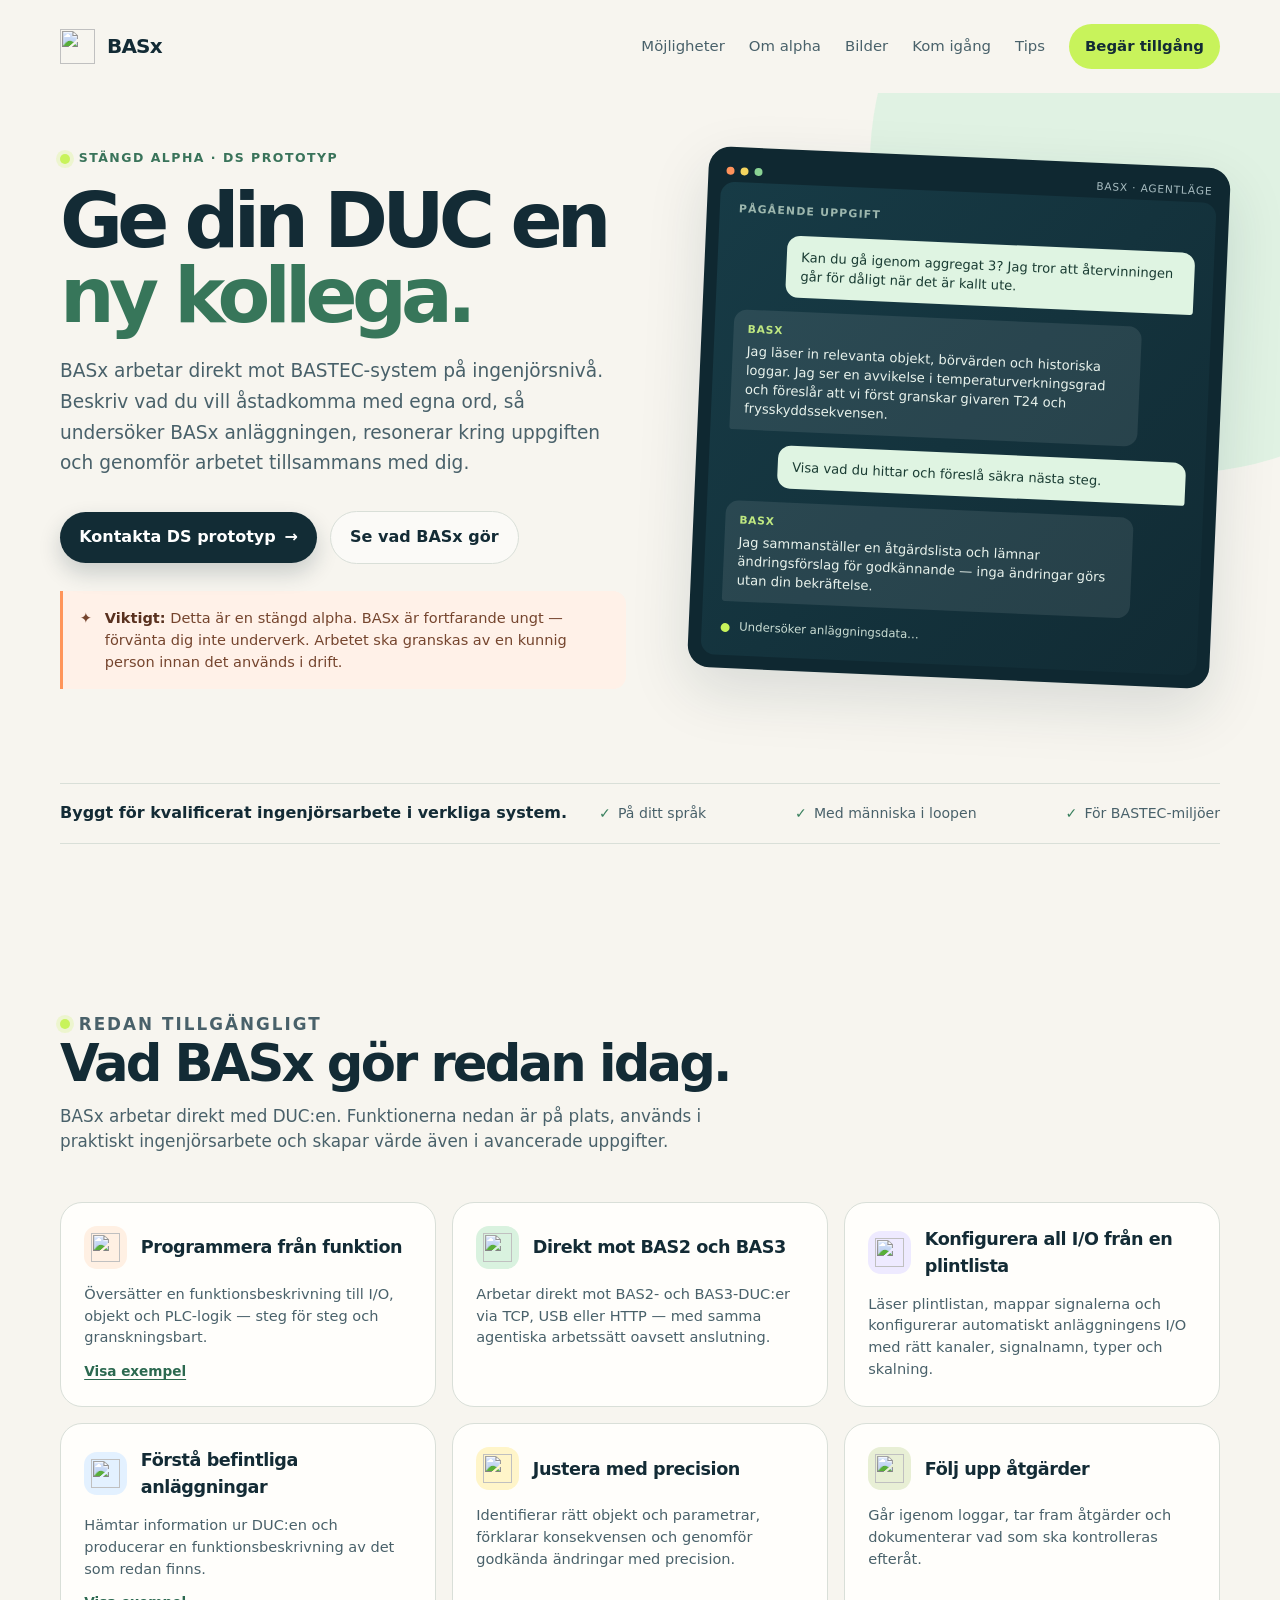
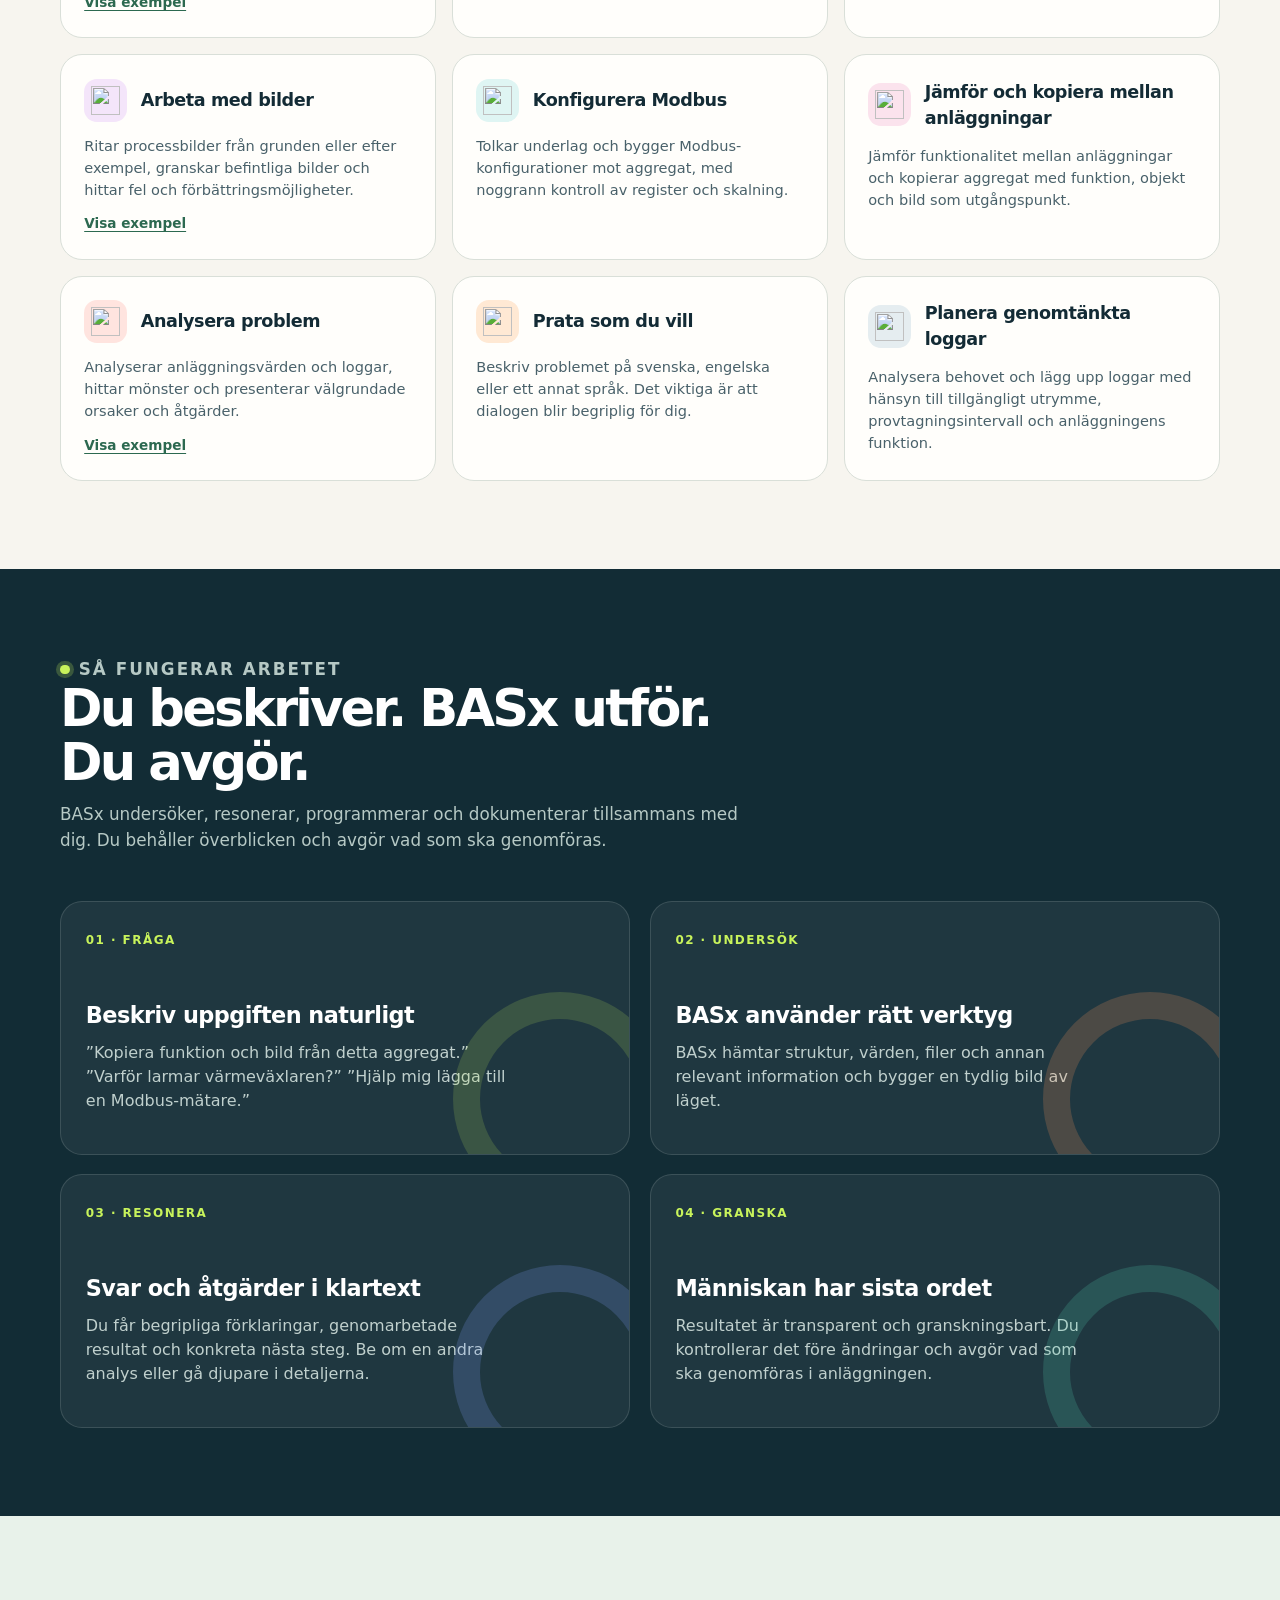
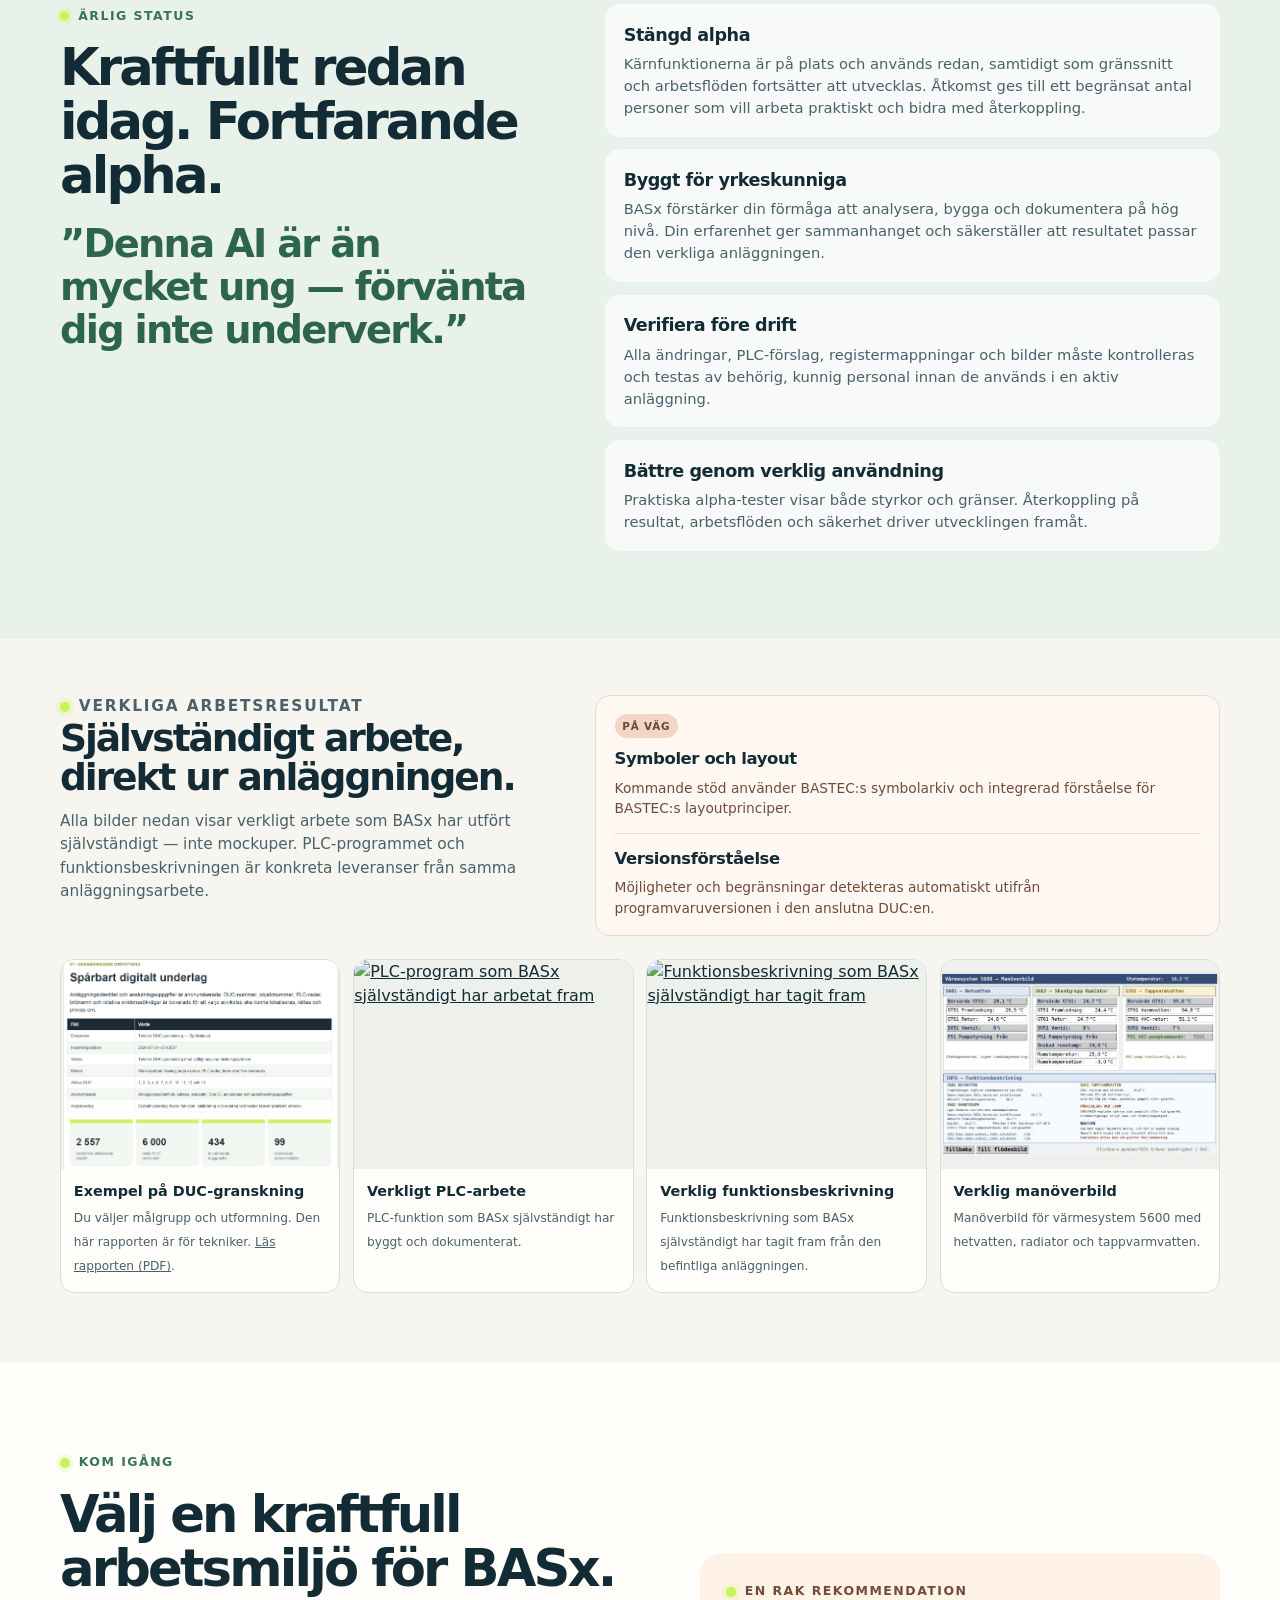
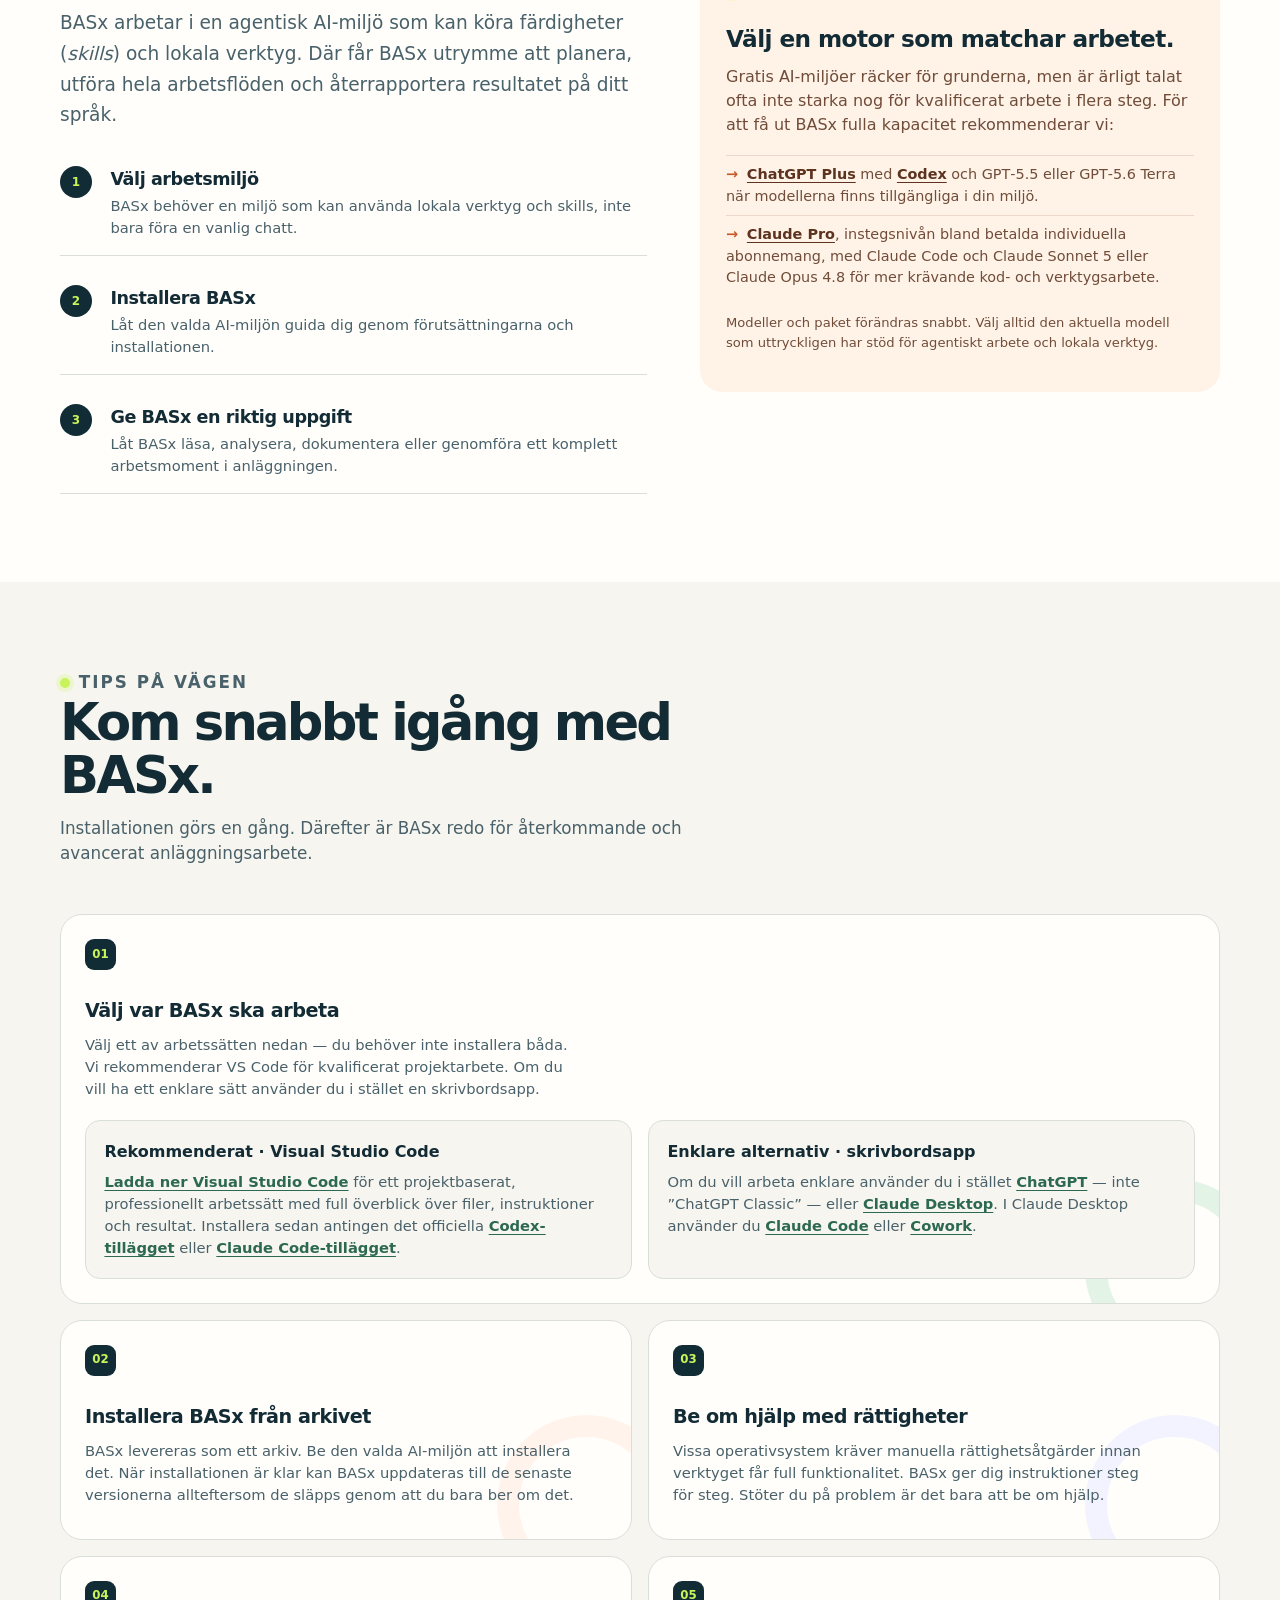
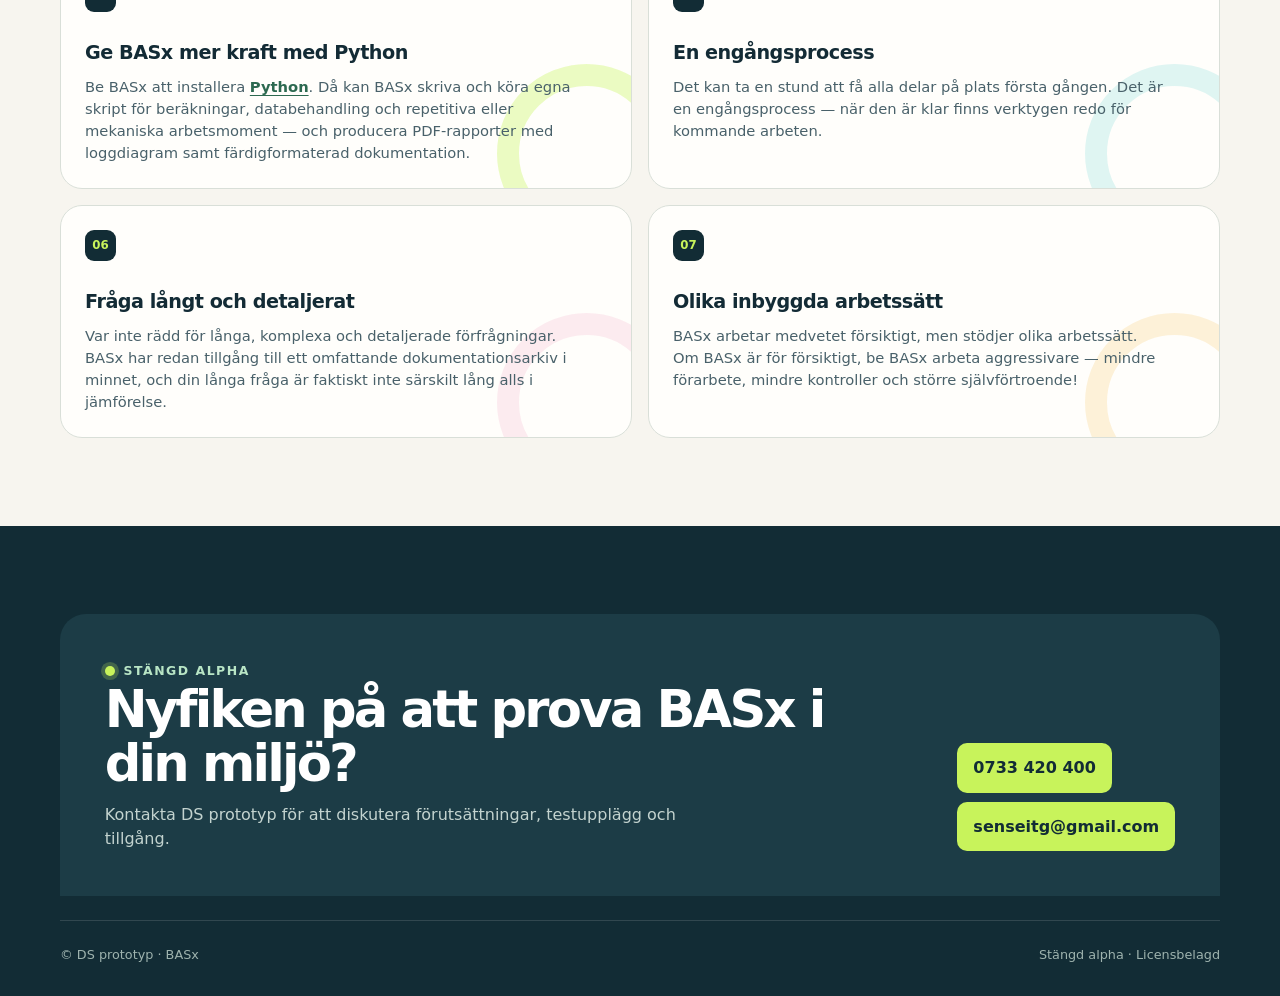
==== basx/index.html @ f6c5e9fe "fixes" ====
<!doctype html>
<html lang="sv">
<head>
  <meta charset="utf-8">
  <meta name="viewport" content="width=device-width, initial-scale=1">
  <meta name="description" content="BASx är en stängd alpha för agentisk AI-integration mot BASTEC-system.">
  <meta property="og:locale" content="sv_SE">
  <meta property="og:type" content="website">
  <meta property="og:site_name" content="DS prototyp">
  <meta property="og:title" content="BASx — Ge din DUC en ny kollega">
  <meta property="og:description" content="Agentisk AI-integration mot BASTEC-system.">
  <meta property="og:url" content="https://ionod.se/basx/">
  <meta property="og:image" content="https://ionod.se/basx/assets/social-preview.png">
  <meta property="og:image:secure_url" content="https://ionod.se/basx/assets/social-preview.png">
  <meta property="og:image:type" content="image/png">
  <meta property="og:image:width" content="1200">
  <meta property="og:image:height" content="630">
  <meta property="og:image:alt" content="BASx och en AI-dialog om analys av ett ventilationsaggregat">
  <meta name="twitter:card" content="summary_large_image">
  <meta name="twitter:title" content="BASx — Ge din DUC en ny kollega">
  <meta name="twitter:description" content="Agentisk AI-integration mot BASTEC-system.">
  <meta name="twitter:image" content="https://ionod.se/basx/assets/social-preview.png">
  <meta name="twitter:image:alt" content="BASx och en AI-dialog om analys av ett ventilationsaggregat">
  <link rel="image_src" href="https://ionod.se/basx/assets/social-preview.png">
  <title>BASx — AI-integration mot BASTEC-system</title>
  <style>
    :root {
      --ink: #132b35;
      --ink-soft: #49616a;
      --paper: #f7f5ef;
      --white: #fffefb;
      --mint: #d9f2df;
      --lime: #c8f35b;
      --orange: #ff955a;
      --line: #d9dfd8;
      --dark: #122c35;
      --radius: 22px;
      --shadow: 0 22px 60px rgba(16, 45, 53, .13);
    }

    * { box-sizing: border-box; }
    html { scroll-behavior: smooth; }
    body {
      margin: 0;
      color: var(--ink);
      background: var(--paper);
      font-family: Inter, ui-sans-serif, system-ui, -apple-system, BlinkMacSystemFont, "Segoe UI", sans-serif;
      line-height: 1.5;
    }

    a { color: inherit; }
    .wrap { width: min(1160px, calc(100% - 40px)); margin: 0 auto; }
    .eyebrow {
      display: inline-flex; align-items: center; gap: .55rem; margin: 0 0 1rem;
      color: #39735a; font-size: .78rem; font-weight: 800; letter-spacing: .12em; text-transform: uppercase;
    }
    .eyebrow::before { content: ""; width: .62rem; height: .62rem; border-radius: 50%; background: var(--lime); box-shadow: 0 0 0 4px rgba(200,243,91,.22); }

    header { padding: 24px 0; position: relative; z-index: 2; }
    .nav { display: flex; align-items: center; justify-content: space-between; gap: 1rem; }
    .brand { display: inline-flex; align-items: center; gap: .75rem; text-decoration: none; font-weight: 850; letter-spacing: -.04em; font-size: 1.25rem; }
    .brand-mark { width: 35px; height: 35px; display: block; flex: 0 0 auto; object-fit: contain; }
    nav { display: flex; align-items: center; gap: 1.5rem; color: var(--ink-soft); font-size: .93rem; }
    nav a { text-decoration: none; }
    nav a:hover { color: var(--ink); }
    .nav-cta, .button { display: inline-flex; justify-content: center; align-items: center; gap: .55rem; border: 0; cursor: pointer; text-decoration: none; font-weight: 780; }
    .nav-cta { color: var(--ink); background: var(--lime); padding: .7rem 1rem; border-radius: 999px; }

    .hero { position: relative; overflow: hidden; padding: 54px 0 94px; }
    .hero::before { content: ""; position: absolute; width: 620px; height: 620px; right: -210px; top: -240px; border-radius: 50%; background: var(--mint); opacity: .75; }
    .hero-grid { position: relative; display: grid; grid-template-columns: 1.04fr .96fr; align-items: center; gap: 4.5rem; }
    h1, h2, h3, p { margin-top: 0; }
    h1 { max-width: 760px; margin-bottom: 1.45rem; font-size: clamp(2.85rem, 6vw, 5.4rem); letter-spacing: -.075em; line-height: .97; }
    h1 em { color: #37765a; font-style: normal; }
    .lead { max-width: 630px; color: var(--ink-soft); font-size: 1.16rem; line-height: 1.65; }
    .hero-actions { display: flex; align-items: center; flex-wrap: wrap; gap: .8rem; margin-top: 2rem; }
    .button { min-height: 48px; padding: .85rem 1.2rem; border-radius: 999px; }
    .button-primary { background: var(--dark); color: white; box-shadow: 0 10px 22px rgba(18,44,53,.2); }
    .button-secondary { color: var(--ink); border: 1px solid var(--line); background: rgba(255,255,255,.55); }
    .alpha-note { display: flex; gap: .8rem; align-items: flex-start; max-width: 590px; margin-top: 1.7rem; padding: 1rem 1.05rem; background: #fff1e8; border-left: 3px solid var(--orange); border-radius: 0 13px 13px 0; color: #75452e; font-size: .91rem; }
    .alpha-note strong { color: #59311f; }

    .console { position: relative; width: 100%; border-radius: 22px; padding: 13px; background: #0f2831; box-shadow: var(--shadow); transform: rotate(2.5deg); }
    .console-top { display: flex; align-items: center; gap: 6px; height: 22px; padding: 0 5px; }
    .dot { width: 8px; height: 8px; border-radius: 50%; background: #ff925b; }
    .dot:nth-child(2) { background: #f5d55f; }.dot:nth-child(3) { background: #8ad394; }
    .console-name { margin-left: auto; color: #a9bec2; font-size: .66rem; letter-spacing: .08em; text-transform: uppercase; }
    .console-body { padding: 19px; min-height: 396px; border-radius: 14px; background: linear-gradient(130deg, #173b46, #112b34); color: #e8f2ec; }
    .console-label { margin-bottom: 1rem; color: #9db7ae; font-size: .68rem; font-weight: 750; letter-spacing: .11em; text-transform: uppercase; }
    .message { max-width: 89%; margin-bottom: 14px; padding: 12px 14px; border-radius: 13px; font-size: .82rem; line-height: 1.45; }
    .message.user { margin-left: auto; border-bottom-right-radius: 3px; background: #dff4e2; color: #1a3c33; }
    .message.ai { border-bottom-left-radius: 3px; background: rgba(255,255,255,.09); }
    .message strong { display: block; margin-bottom: 4px; color: #bfe881; font-size: .67rem; letter-spacing: .07em; text-transform: uppercase; }
    .work { display: flex; align-items: center; gap: .6rem; margin-top: 1.1rem; color: #c9dcd3; font-size: .73rem; }
    .pulse { width: 9px; height: 9px; border-radius: 50%; background: var(--lime); box-shadow: 0 0 0 0 rgba(200,243,91,.7); animation: blink 1.8s infinite; }
    @keyframes blink { 65% { box-shadow: 0 0 0 8px rgba(200,243,91,0); } 100% { box-shadow: 0 0 0 0 rgba(200,243,91,0); } }

    .trust { padding: 0 0 80px; }
    .trust-strip { display: grid; grid-template-columns: auto 1fr; align-items: center; gap: 2rem; padding: 1.1rem 0; border-top: 1px solid var(--line); border-bottom: 1px solid var(--line); }
    .trust-strip p { margin: 0; font-weight: 720; }
    .trust-points { display: flex; flex-wrap: wrap; justify-content: space-between; gap: 1rem; color: var(--ink-soft); font-size: .88rem; }
    .trust-points span::before { content: "✓"; margin-right: .45rem; color: #39805e; font-weight: 900; }

    section { padding: 88px 0; }
    .section-heading { max-width: 690px; margin-bottom: 3rem; }
    h2 { margin-bottom: .8rem; font-size: clamp(2rem, 4vw, 3.35rem); letter-spacing: -.055em; line-height: 1.05; }
    .section-heading p { margin: 0; color: var(--ink-soft); font-size: 1.05rem; }
    .capability-grid { display: grid; grid-template-columns: repeat(3, 1fr); gap: 1rem; }
    .capability { min-height: 205px; padding: 1.45rem; border: 1px solid var(--line); border-radius: var(--radius); background: var(--white); transition: transform .2s ease, box-shadow .2s ease; }
    .capability:hover { transform: translateY(-5px); box-shadow: 0 18px 32px rgba(24,56,61,.09); }
    .icon { width: 43px; height: 43px; flex: 0 0 43px; display: grid; place-items: center; border-radius: 13px; background: var(--mint); color: #2c6950; }
    .capability-top { display: flex; align-items: center; gap: .85rem; margin-bottom: .85rem; }
    .capability-top h3 { margin: 0; }
    .capability-icon { display: block; width: 29px; height: 29px; }
    .capability:nth-child(1) .icon { background: #fff0e3; color: #aa5629; }
    .capability:nth-child(2) .icon { background: #d9f2df; color: #286348; }
    .capability:nth-child(3) .icon { background: #eeeaff; color: #6252a3; }
    .capability:nth-child(4) .icon { background: #e3f1ff; color: #376c9a; }
    .capability:nth-child(5) .icon { background: #fff5c9; color: #8b6b12; }
    .capability:nth-child(6) .icon { background: #e8efd5; color: #61722d; }
    .capability:nth-child(7) .icon { background: #f4e5fa; color: #7d4d91; }
    .capability:nth-child(8) .icon { background: #dff5f3; color: #24736c; }
    .capability:nth-child(9) .icon { background: #fbe3ed; color: #98516f; }
    .capability:nth-child(10) .icon { background: #ffe4df; color: #a84e43; }
    .capability:nth-child(11) .icon { background: #ffe9d4; color: #986137; }
    .capability:nth-child(12) .icon { background: #e5edf0; color: #45656f; }
    h3 { margin-bottom: .55rem; font-size: 1.1rem; letter-spacing: -.025em; }
    .capability p { margin: 0; color: var(--ink-soft); font-size: .91rem; }
    .example-link { display: inline-block; margin-top: .8rem; color: #2c6950; font-size: .85rem; font-weight: 750; text-underline-offset: .22em; white-space: nowrap; }

    .pictures { padding: 56px 0 70px; background: var(--paper); }
    .picture-intro { display: grid; grid-template-columns: .9fr 1.1fr; gap: 1.5rem; align-items: start; margin-bottom: 1.4rem; }
    .picture-intro .section-heading { margin-bottom: 0; }
    .picture-intro .section-heading h2 { font-size: clamp(1.65rem, 3vw, 2.35rem); }
    .picture-intro .section-heading p { font-size: .96rem; }
    .roadmap-card { padding: 1.05rem 1.15rem; border-radius: 15px; background: #fff8f2; border: 1px solid #ecd9cb; }
    .roadmap-card .status { display: inline-flex; margin-bottom: .55rem; padding: .27rem .48rem; border-radius: 999px; background: #f2d7c6; color: #71452f; font-size: .65rem; font-weight: 850; letter-spacing: .08em; text-transform: uppercase; }
    .roadmap-card h3 { margin-bottom: .35rem; font-size: 1.03rem; }
    .roadmap-card p { margin: 0; color: #704c39; font-size: .86rem; }
    .roadmap-card .roadmap-subheading { margin-top: .9rem; padding-top: .8rem; border-top: 1px solid #ecd9cb; }
    .visual-grid { display: grid; grid-template-columns: repeat(4, 1fr); gap: .8rem; }
    .visual-card { margin: 0; overflow: hidden; scroll-margin-top: 1rem; border: 1px solid var(--line); border-radius: 15px; background: var(--white); }
    .visual-card:target { outline: 3px solid #80b44b; outline-offset: 3px; }
    .visual-card > a { display: block; overflow: hidden; background: #e8ece9; }
    .visual-card img { display: block; width: 100%; aspect-ratio: 4 / 3; object-fit: cover; transition: transform .35s ease; }
    .visual-card img.contain { object-fit: contain; background: #edf0eb; }
    .visual-card a:hover img { transform: scale(1.015); }
    .visual-card figcaption { padding: .75rem .8rem .9rem; }
    .visual-card figcaption strong { display: block; margin-bottom: .2rem; font-size: .9rem; }
    .visual-card figcaption span { color: var(--ink-soft); font-size: .76rem; line-height: 1.4; }
    .visual-placeholder { aspect-ratio: 4 / 3; display: grid; place-items: center; padding: 1rem; background: #edf0eb; text-align: center; color: #71817b; }
    .visual-placeholder span { display: block; margin-bottom: .35rem; font-size: 1.35rem; }
    .visual-placeholder strong { font-size: .68rem; letter-spacing: .08em; text-transform: uppercase; }

    .workflow { background: var(--dark); color: #eff8f1; overflow: hidden; }
    .workflow .eyebrow { color: #aee3c1; }.workflow h2 { color: white; }.workflow .section-heading p { color: #b6c9c5; }
    .workflow-grid { display: grid; grid-template-columns: 1fr 1fr; gap: 1.2rem; }
    .flow-card { position: relative; min-height: 254px; padding: 1.55rem; overflow: hidden; border: 1px solid rgba(255,255,255,.13); border-radius: var(--radius); background: rgba(255,255,255,.055); }
    .flow-number { color: var(--lime); font-size: .75rem; font-weight: 850; letter-spacing: .12em; }
    .flow-card h3 { margin-top: 3rem; color: white; font-size: 1.4rem; }.flow-card p { max-width: 430px; color: #c0d0cd; }
    .flow-card::after { content: ""; position: absolute; right: -38px; bottom: -52px; width: 160px; height: 160px; border: 27px solid rgba(200,243,91,.16); border-radius: 50%; }
    .flow-card:nth-child(2)::after { border-color: rgba(255,149,90,.2); }
    .flow-card:nth-child(3)::after { border-color: rgba(132,160,255,.2); }
    .flow-card:nth-child(4)::after { border-color: rgba(86,211,178,.19); }

    .honesty { background: #e8f2ea; }
    .honesty-grid { display: grid; grid-template-columns: .87fr 1.13fr; gap: 4.5rem; align-items: start; }
    .sticky-label { position: sticky; top: 1.5rem; }
    .quote { margin: 1.2rem 0 0; color: #2c654c; font-size: clamp(1.65rem, 3vw, 2.45rem); font-weight: 720; letter-spacing: -.045em; line-height: 1.12; }
    .limits { display: grid; gap: .8rem; }
    .limit { padding: 1.1rem 1.15rem; border-radius: 15px; background: rgba(255,255,255,.66); }
    .limit h3 { margin-bottom: .3rem; }.limit p { margin: 0; color: var(--ink-soft); font-size: .92rem; }

    .start { background: var(--white); }
    .start-grid { display: grid; grid-template-columns: 1.06fr .94fr; gap: 3.3rem; align-items: center; }
    .steps { display: grid; gap: .8rem; }
    .step { display: grid; grid-template-columns: 36px 1fr; gap: .9rem; padding: 1rem 0; border-bottom: 1px solid var(--line); }
    .step-no { width: 32px; height: 32px; display: grid; place-items: center; border-radius: 50%; background: var(--dark); color: var(--lime); font-size: .75rem; font-weight: 800; }
    .step h3 { margin: 0 0 .18rem; }.step p { margin: 0; color: var(--ink-soft); font-size: .92rem; }
    .agent-card { padding: 1.65rem; border-radius: var(--radius); background: #fff3e8; }
    .agent-card h3 { margin-top: .3rem; font-size: 1.45rem; }.agent-card p { color: #704c39; }
    .agent-card ul { margin: 1.1rem 0 0; padding: 0; list-style: none; color: #704c39; font-size: .9rem; }
    .agent-card li { padding: .5rem 0; border-top: 1px solid rgba(144,94,61,.18); }.agent-card li::before { content: "→"; display: inline-block; margin-right: .55rem; color: #c45d2a; font-weight: 800; }
    .agent-card strong { color: #5d321f; }
    .agent-card a { color: #5d321f; font-weight: 780; text-underline-offset: 3px; }

    .tips-section { background: var(--paper); }
    .tips-grid { display: grid; grid-template-columns: repeat(2, 1fr); gap: 1rem; }
    .tip-card { position: relative; min-height: 220px; padding: 1.5rem; overflow: hidden; border: 1px solid var(--line); border-radius: var(--radius); background: var(--white); }
    .tip-card::after { content: ""; position: absolute; right: -45px; bottom: -55px; width: 135px; height: 135px; border: 22px solid var(--mint); border-radius: 50%; opacity: .72; }
    .tip-card:nth-child(2)::after { border-color: #fff0e6; }
    .tip-card:nth-child(3)::after { border-color: #edf0ff; }
    .tip-card:nth-child(4)::after { border-color: rgba(200,243,91,.5); }
    .tip-card:nth-child(5)::after { border-color: rgba(95,210,202,.28); }
    .tip-card:nth-child(6)::after { border-color: rgba(238,151,180,.25); }
    .tip-card:nth-child(7)::after { border-color: rgba(246,193,91,.3); }
    .tip-card.clients { grid-column: 1 / -1; min-height: 0; }
    .tip-label { display: inline-grid; place-items: center; width: 31px; height: 31px; margin-bottom: 1.7rem; border-radius: 9px; background: var(--dark); color: var(--lime); font-size: .74rem; font-weight: 850; }
    .tip-card h3 { position: relative; z-index: 1; margin-bottom: .5rem; font-size: 1.2rem; }
    .tip-card p { position: relative; z-index: 1; max-width: 490px; margin: 0; color: var(--ink-soft); font-size: .92rem; }
    .tip-card p a { color: #2c6950; font-weight: 780; text-underline-offset: 3px; }
    .client-options { position: relative; z-index: 1; display: grid; grid-template-columns: repeat(2, 1fr); gap: 1rem; margin-top: 1.25rem; }
    .client-option { padding: 1.15rem; border: 1px solid var(--line); border-radius: 15px; background: var(--paper); }
    .client-option h4 { margin: 0 0 .45rem; font-size: 1rem; }
    .client-option p { max-width: none; }
    .client-option a { color: #2c6950; font-weight: 780; text-underline-offset: 3px; }

    .contact { padding: 88px 0 0; background: var(--dark); color: white; }
    .contact-box { display: grid; grid-template-columns: 1fr auto; align-items: end; gap: 2rem; padding: 2.8rem; border-radius: 26px 26px 0 0; background: #1c3c46; }
    .contact .eyebrow { color: #b8e5c5; }.contact h2 { max-width: 760px; margin-bottom: .8rem; }.contact p { max-width: 600px; margin: 0; color: #c3d3cf; }
    .contact-links { display: flex; flex-direction: column; gap: .55rem; align-items: flex-start; }
    .contact-links a { padding: .8rem 1rem; border-radius: 10px; background: var(--lime); color: var(--dark); font-weight: 800; text-decoration: none; white-space: nowrap; }
    footer { padding: 1.5rem 0 2rem; background: var(--dark); color: #9eb3ae; font-size: .8rem; }
    .footer-row { display: flex; justify-content: space-between; gap: 1rem; padding-top: 1.5rem; border-top: 1px solid rgba(255,255,255,.13); }

    @media (max-width: 820px) {
      nav a:not(.nav-cta) { display: none; }
      .hero { padding-top: 28px; }.hero-grid, .honesty-grid, .start-grid, .picture-intro { grid-template-columns: 1fr; gap: 2.5rem; }
      .console { max-width: 560px; margin: 1rem auto 0; transform: rotate(0); }
      .capability-grid, .visual-grid { grid-template-columns: repeat(2, 1fr); }.workflow-grid { grid-template-columns: 1fr; }.tips-grid, .client-options { grid-template-columns: 1fr; }
      .tip-card.clients { grid-column: auto; }
      .trust-strip { grid-template-columns: 1fr; gap: .6rem; }.trust-points { justify-content: flex-start; }
      .contact-box { grid-template-columns: 1fr; align-items: start; }
    }
    @media (max-width: 520px) {
      .wrap { width: min(100% - 28px, 1160px); }.nav-cta { font-size: .82rem; }.brand { font-size: 1.1rem; }
      h1 { font-size: 2.8rem; }.capability-grid, .visual-grid { grid-template-columns: 1fr; }.capability { min-height: 0; }
      section { padding: 62px 0; }.contact { padding-top: 62px; }.contact-box { padding: 1.7rem; }.footer-row { flex-direction: column; }
    }
  </style>
</head>
<body>
  <header>
    <div class="wrap nav">
      <a class="brand" href="#top" aria-label="BASx, till startsidan"><img class="brand-mark" src="assets/logo.png" alt="">BASx</a>
      <nav aria-label="Huvudmeny">
        <a href="#mojligheter">Möjligheter</a>
        <a href="#alpha">Om alpha</a>
        <a href="#bilder">Bilder</a>
        <a href="#komigang">Kom igång</a>
        <a href="#tips">Tips</a>
        <a class="nav-cta" href="#kontakt">Begär tillgång</a>
      </nav>
    </div>
  </header>

  <main id="top">
    <section class="hero">
      <div class="wrap hero-grid">
        <div>
          <p class="eyebrow">Stängd alpha · DS prototyp</p>
          <h1>Ge din DUC en <em>ny kollega.</em></h1>
          <p class="lead">BASx arbetar direkt mot BASTEC-system på ingenjörsnivå. Beskriv vad du vill åstadkomma med egna ord, så undersöker BASx anläggningen, resonerar kring uppgiften och genomför arbetet tillsammans med dig.</p>
          <div class="hero-actions">
            <a class="button button-primary" href="#kontakt">Kontakta DS prototyp <span aria-hidden="true">→</span></a>
            <a class="button button-secondary" href="#mojligheter">Se vad BASx gör</a>
          </div>
          <aside class="alpha-note"><span aria-hidden="true">✦</span><span><strong>Viktigt:</strong> Detta är en stängd alpha. BASx är fortfarande ungt — förvänta dig inte underverk. Arbetet ska granskas av en kunnig person innan det används i drift.</span></aside>
        </div>

        <div class="console" aria-label="Illustration av en dialog med BASx">
          <div class="console-top"><span class="dot"></span><span class="dot"></span><span class="dot"></span><span class="console-name">BASx · agentläge</span></div>
          <div class="console-body">
            <p class="console-label">Pågående uppgift</p>
            <div class="message user">Kan du gå igenom aggregat 3? Jag tror att återvinningen går för dåligt när det är kallt ute.</div>
            <div class="message ai"><strong>BASx</strong>Jag läser in relevanta objekt, börvärden och historiska loggar. Jag ser en avvikelse i temperaturverkningsgrad och föreslår att vi först granskar givaren T24 och frysskyddssekvensen.</div>
            <div class="message user">Visa vad du hittar och föreslå säkra nästa steg.</div>
            <div class="message ai"><strong>BASx</strong>Jag sammanställer en åtgärdslista och lämnar ändringsförslag för godkännande — inga ändringar görs utan din bekräftelse.</div>
            <div class="work"><span class="pulse"></span>Undersöker anläggningsdata…</div>
          </div>
        </div>
      </div>
    </section>

    <div class="trust">
      <div class="wrap trust-strip">
        <p>Byggt för kvalificerat ingenjörsarbete i verkliga system.</p>
        <div class="trust-points"><span>På ditt språk</span><span>Med människa i loopen</span><span>För BASTEC-miljöer</span></div>
      </div>
    </div>

    <section id="mojligheter">
      <div class="wrap">
        <div class="section-heading">
          <p class="eyebrow">Redan tillgängligt</p>
          <h2>Vad BASx gör redan idag.</h2>
          <p>BASx arbetar direkt med DUC:en. Funktionerna nedan är på plats, används i praktiskt ingenjörsarbete och skapar värde även i avancerade uppgifter.</p>
        </div>
        <div class="capability-grid">
          <article class="capability"><div class="capability-top"><div class="icon"><img class="capability-icon" src="assets/icons/capability-02.png" alt=""></div><h3>Programmera från funktion</h3></div><p>Översätter en funktionsbeskrivning till I/O, objekt och PLC-logik — steg för steg och granskningsbart.</p><a class="example-link" href="#exempel-plc">Visa exempel</a></article>
          <article class="capability"><div class="capability-top"><div class="icon"><img class="capability-icon" src="assets/icons/capability-01.png" alt=""></div><h3>Direkt mot BAS2 och BAS3</h3></div><p>Arbetar direkt mot BAS2- och BAS3-DUC:er via TCP, USB eller HTTP — med samma agentiska arbetssätt oavsett anslutning.</p></article>
          <article class="capability"><div class="capability-top"><div class="icon"><img class="capability-icon" src="assets/icons/capability-03.png" alt=""></div><h3>Konfigurera all I/O från en plintlista</h3></div><p>Läser plintlistan, mappar signalerna och konfigurerar automatiskt anläggningens I/O med rätt kanaler, signalnamn, typer och skalning.</p></article>
          <article class="capability"><div class="capability-top"><div class="icon"><img class="capability-icon" src="assets/icons/capability-04.png" alt=""></div><h3>Förstå befintliga anläggningar</h3></div><p>Hämtar information ur DUC:en och producerar en funktionsbeskrivning av det som redan finns.</p><a class="example-link" href="#exempel-funktionsbeskrivning">Visa exempel</a></article>
          <article class="capability"><div class="capability-top"><div class="icon"><img class="capability-icon" src="assets/icons/capability-05.png" alt=""></div><h3>Justera med precision</h3></div><p>Identifierar rätt objekt och parametrar, förklarar konsekvensen och genomför godkända ändringar med precision.</p></article>
          <article class="capability"><div class="capability-top"><div class="icon"><img class="capability-icon" src="assets/icons/capability-10.png" alt=""></div><h3>Följ upp åtgärder</h3></div><p>Går igenom loggar, tar fram åtgärder och dokumenterar vad som ska kontrolleras efteråt.</p></article>
          <article class="capability"><div class="capability-top"><div class="icon"><img class="capability-icon" src="assets/icons/capability-07.png" alt=""></div><h3>Arbeta med bilder</h3></div><p>Ritar processbilder från grunden eller efter exempel, granskar befintliga bilder och hittar fel och förbättringsmöjligheter.</p><a class="example-link" href="#exempel-bild">Visa exempel</a></article>
          <article class="capability"><div class="capability-top"><div class="icon"><img class="capability-icon" src="assets/icons/capability-08.png" alt=""></div><h3>Konfigurera Modbus</h3></div><p>Tolkar underlag och bygger Modbus-konfigurationer mot aggregat, med noggrann kontroll av register och skalning.</p></article>
          <article class="capability"><div class="capability-top"><div class="icon"><img class="capability-icon" src="assets/icons/capability-09.png" alt=""></div><h3>Jämför och kopiera mellan anläggningar</h3></div><p>Jämför funktionalitet mellan anläggningar och kopierar aggregat med funktion, objekt och bild som utgångspunkt.</p></article>
          <article class="capability"><div class="capability-top"><div class="icon"><img class="capability-icon" src="assets/icons/capability-06.png" alt=""></div><h3>Analysera problem</h3></div><p>Analyserar anläggningsvärden och loggar, hittar mönster och presenterar välgrundade orsaker och åtgärder.</p><a class="example-link" href="#exempel-granskning">Visa exempel</a></article>
          <article class="capability"><div class="capability-top"><div class="icon"><img class="capability-icon" src="assets/icons/capability-11.png" alt=""></div><h3>Prata som du vill</h3></div><p>Beskriv problemet på svenska, engelska eller ett annat språk. Det viktiga är att dialogen blir begriplig för dig.</p></article>
          <article class="capability"><div class="capability-top"><div class="icon"><img class="capability-icon" src="assets/icons/capability-12.png" alt=""></div><h3>Planera genomtänkta loggar</h3></div><p>Analysera behovet och lägg upp loggar med hänsyn till tillgängligt utrymme, provtagningsintervall och anläggningens funktion.</p></article>
        </div>
      </div>
    </section>

    <section class="workflow">
      <div class="wrap">
        <div class="section-heading">
          <p class="eyebrow">Så fungerar arbetet</p>
          <h2>Du beskriver. BASx utför. Du avgör.</h2>
          <p>BASx undersöker, resonerar, programmerar och dokumenterar tillsammans med dig. Du behåller överblicken och avgör vad som ska genomföras.</p>
        </div>
        <div class="workflow-grid">
          <article class="flow-card"><span class="flow-number">01 · FRÅGA</span><h3>Beskriv uppgiften naturligt</h3><p>”Kopiera funktion och bild från detta aggregat.” ”Varför larmar värmeväxlaren?” ”Hjälp mig lägga till en Modbus-mätare.”</p></article>
          <article class="flow-card"><span class="flow-number">02 · UNDERSÖK</span><h3>BASx använder rätt verktyg</h3><p>BASx hämtar struktur, värden, filer och annan relevant information och bygger en tydlig bild av läget.</p></article>
          <article class="flow-card"><span class="flow-number">03 · RESONERA</span><h3>Svar och åtgärder i klartext</h3><p>Du får begripliga förklaringar, genomarbetade resultat och konkreta nästa steg. Be om en andra analys eller gå djupare i detaljerna.</p></article>
          <article class="flow-card"><span class="flow-number">04 · GRANSKA</span><h3>Människan har sista ordet</h3><p>Resultatet är transparent och granskningsbart. Du kontrollerar det före ändringar och avgör vad som ska genomföras i anläggningen.</p></article>
        </div>
      </div>
    </section>

    <section class="honesty" id="alpha">
      <div class="wrap honesty-grid">
        <div class="sticky-label">
          <p class="eyebrow">Ärlig status</p>
          <h2>Kraftfullt redan idag. Fortfarande alpha.</h2>
          <p class="quote">”Denna AI är än mycket ung — förvänta dig inte underverk.”</p>
        </div>
        <div class="limits">
          <article class="limit"><h3>Stängd alpha</h3><p>Kärnfunktionerna är på plats och används redan, samtidigt som gränssnitt och arbetsflöden fortsätter att utvecklas. Åtkomst ges till ett begränsat antal personer som vill arbeta praktiskt och bidra med återkoppling.</p></article>
          <article class="limit"><h3>Byggt för yrkeskunniga</h3><p>BASx förstärker din förmåga att analysera, bygga och dokumentera på hög nivå. Din erfarenhet ger sammanhanget och säkerställer att resultatet passar den verkliga anläggningen.</p></article>
          <article class="limit"><h3>Verifiera före drift</h3><p>Alla ändringar, PLC-förslag, registermappningar och bilder måste kontrolleras och testas av behörig, kunnig personal innan de används i en aktiv anläggning.</p></article>
          <article class="limit"><h3>Bättre genom verklig användning</h3><p>Praktiska alpha-tester visar både styrkor och gränser. Återkoppling på resultat, arbetsflöden och säkerhet driver utvecklingen framåt.</p></article>
        </div>
      </div>
    </section>

    <section class="pictures" id="bilder">
      <div class="wrap">
        <div class="picture-intro">
          <div class="section-heading">
            <p class="eyebrow">Verkliga arbetsresultat</p>
            <h2>Självständigt arbete, direkt ur anläggningen.</h2>
            <p>Alla bilder nedan visar verkligt arbete som BASx har utfört självständigt — inte mockuper. PLC-programmet och funktionsbeskrivningen är konkreta leveranser från samma anläggningsarbete.</p>
          </div>
          <aside class="roadmap-card">
            <span class="status">På väg</span>
            <h3>Symboler och layout</h3>
            <p>Kommande stöd använder BASTEC:s symbolarkiv och integrerad förståelse för BASTEC:s layoutprinciper.</p>
            <h3 class="roadmap-subheading">Versionsförståelse</h3>
            <p>Möjligheter och begränsningar detekteras automatiskt utifrån programvaruversionen i den anslutna DUC:en.</p>
          </aside>
        </div>

        <div class="visual-grid">
          <figure class="visual-card" id="exempel-granskning">
            <a href="granskning.pdf" target="_blank" rel="noopener noreferrer"><img class="contain" src="assets/granskning.png" loading="lazy" alt="Utdrag ur Teknisk DUC-granskning av Björkskjulet"></a>
            <figcaption><strong>Exempel på DUC-granskning</strong><span>Du väljer målgrupp och utformning. Den här rapporten är för tekniker. <a href="granskning.pdf" target="_blank" rel="noopener noreferrer">Läs rapporten (PDF)</a>.</span></figcaption>
          </figure>
          <figure class="visual-card" id="exempel-plc">
            <a href="assets/plc.png" target="_blank" rel="noopener"><img class="contain" src="assets/plc.png" loading="lazy" alt="PLC-program som BASx självständigt har arbetat fram"></a>
            <figcaption><strong>Verkligt PLC-arbete</strong><span>PLC-funktion som BASx självständigt har byggt och dokumenterat.</span></figcaption>
          </figure>
          <figure class="visual-card" id="exempel-funktionsbeskrivning">
            <a href="assets/funktionsbeskrivning.png" target="_blank" rel="noopener"><img class="contain" src="assets/funktionsbeskrivning.png" loading="lazy" alt="Funktionsbeskrivning som BASx självständigt har tagit fram"></a>
            <figcaption><strong>Verklig funktionsbeskrivning</strong><span>Funktionsbeskrivning som BASx självständigt har tagit fram från den befintliga anläggningen.</span></figcaption>
          </figure>
          <figure class="visual-card" id="exempel-bild">
            <a href="assets/bild.png" target="_blank" rel="noopener"><img class="contain" src="assets/bild.png" loading="lazy" alt="Manöverbild för värmesystem, radiator och tappvarmvatten som BASx självständigt har ritat och kopplat."></a>
            <figcaption><strong>Verklig manöverbild</strong><span>Manöverbild för värmesystem 5600 med hetvatten, radiator och tappvarmvatten.</span></figcaption>
          </figure>
        </div>
      </div>
    </section>

    <section class="start" id="komigang">
      <div class="wrap start-grid">
        <div>
          <p class="eyebrow">Kom igång</p>
          <h2>Välj en kraftfull arbetsmiljö för BASx.</h2>
          <p class="lead">BASx arbetar i en agentisk AI-miljö som kan köra färdigheter (<em>skills</em>) och lokala verktyg. Där får BASx utrymme att planera, utföra hela arbetsflöden och återrapportera resultatet på ditt språk.</p>
          <div class="steps">
            <article class="step"><span class="step-no">1</span><div><h3>Välj arbetsmiljö</h3><p>BASx behöver en miljö som kan använda lokala verktyg och skills, inte bara föra en vanlig chatt.</p></div></article>
            <article class="step"><span class="step-no">2</span><div><h3>Installera BASx</h3><p>Låt den valda AI-miljön guida dig genom förutsättningarna och installationen.</p></div></article>
            <article class="step"><span class="step-no">3</span><div><h3>Ge BASx en riktig uppgift</h3><p>Låt BASx läsa, analysera, dokumentera eller genomföra ett komplett arbetsmoment i anläggningen.</p></div></article>
          </div>
        </div>
        <aside class="agent-card">
          <p class="eyebrow">En rak rekommendation</p>
          <h3>Välj en motor som matchar arbetet.</h3>
          <p>Gratis AI-miljöer räcker för grunderna, men är ärligt talat ofta inte starka nog för kvalificerat arbete i flera steg. För att få ut BASx fulla kapacitet rekommenderar vi:</p>
          <ul>
            <li><a href="https://chatgpt.com/pricing/" target="_blank" rel="noopener noreferrer"><strong>ChatGPT Plus</strong></a> med <a href="https://developers.openai.com/codex/ide/" target="_blank" rel="noopener noreferrer">Codex</a> och GPT‑5.5 eller GPT‑5.6 Terra när modellerna finns tillgängliga i din miljö.</li>
            <li><a href="https://claude.ai/upgrade" target="_blank" rel="noopener noreferrer"><strong>Claude Pro</strong></a>, instegsnivån bland betalda individuella abonnemang, med Claude Code och Claude Sonnet&nbsp;5 eller Claude Opus&nbsp;4.8 för mer krävande kod- och verktygsarbete.</li>
          </ul>
          <p style="margin-top:1rem;font-size:.82rem">Modeller och paket förändras snabbt. Välj alltid den aktuella modell som uttryckligen har stöd för agentiskt arbete och lokala verktyg.</p>
        </aside>
      </div>
    </section>

    <section class="tips-section" id="tips">
      <div class="wrap">
        <div class="section-heading">
          <p class="eyebrow">Tips på vägen</p>
          <h2>Kom snabbt igång med BASx.</h2>
          <p>Installationen görs en gång. Därefter är BASx redo för återkommande och avancerat anläggningsarbete.</p>
        </div>
        <div class="tips-grid">
          <article class="tip-card clients">
            <span class="tip-label">01</span>
            <h3>Välj var BASx ska arbeta</h3>
            <p>Välj ett av arbetssätten nedan — du behöver inte installera båda. Vi rekommenderar VS Code för kvalificerat projektarbete. Om du vill ha ett enklare sätt använder du i stället en skrivbordsapp.</p>
            <div class="client-options">
              <div class="client-option">
                <h4>Rekommenderat · Visual Studio Code</h4>
                <p><a href="https://code.visualstudio.com/download" target="_blank" rel="noopener noreferrer">Ladda ner Visual Studio Code</a> för ett projektbaserat, professionellt arbetssätt med full överblick över filer, instruktioner och resultat. Installera sedan antingen det officiella <a href="https://marketplace.visualstudio.com/items?itemName=openai.chatgpt" target="_blank" rel="noopener noreferrer">Codex-tillägget</a> eller <a href="https://marketplace.visualstudio.com/items?itemName=anthropic.claude-code" target="_blank" rel="noopener noreferrer">Claude Code-tillägget</a>.</p>
              </div>
              <div class="client-option">
                <h4>Enklare alternativ · skrivbordsapp</h4>
                <p>Om du vill arbeta enklare använder du i stället <a href="https://chatgpt.com/download/" target="_blank" rel="noopener noreferrer">ChatGPT</a> — inte ”ChatGPT Classic” — eller <a href="https://claude.com/download" target="_blank" rel="noopener noreferrer">Claude Desktop</a>. I Claude Desktop använder du <a href="https://code.claude.com/docs/en/platforms" target="_blank" rel="noopener noreferrer">Claude Code</a> eller <a href="https://support.claude.com/en/articles/13345190-get-started-with-claude-cowork" target="_blank" rel="noopener noreferrer">Cowork</a>.</p>
              </div>
            </div>
          </article>
          <article class="tip-card">
            <span class="tip-label">02</span>
            <h3>Installera BASx från arkivet</h3>
            <p>BASx levereras som ett arkiv. Be den valda AI-miljön att installera det. När installationen är klar kan BASx uppdateras till de senaste versionerna allteftersom de släpps genom att du bara ber om det.</p>
          </article>
          <article class="tip-card">
            <span class="tip-label">03</span>
            <h3>Be om hjälp med rättigheter</h3>
            <p>Vissa operativsystem kräver manuella rättighetsåtgärder innan verktyget får full funktionalitet. BASx ger dig instruktioner steg för steg. Stöter du på problem är det bara att be om hjälp.</p>
          </article>
          <article class="tip-card">
            <span class="tip-label">04</span>
            <h3>Ge BASx mer kraft med Python</h3>
            <p>Be BASx att installera <a href="https://www.python.org/downloads/" target="_blank" rel="noopener noreferrer">Python</a>. Då kan BASx skriva och köra egna skript för beräkningar, databehandling och repetitiva eller mekaniska arbetsmoment — och producera PDF-rapporter med loggdiagram samt färdigformaterad dokumentation.</p>
          </article>
          <article class="tip-card">
            <span class="tip-label">05</span>
            <h3>En engångsprocess</h3>
            <p>Det kan ta en stund att få alla delar på plats första gången. Det är en engångsprocess — när den är klar finns verktygen redo för kommande arbeten.</p>
          </article>
          <article class="tip-card">
            <span class="tip-label">06</span>
            <h3>Fråga långt och detaljerat</h3>
            <p>Var inte rädd för långa, komplexa och detaljerade förfrågningar. BASx har redan tillgång till ett omfattande dokumentationsarkiv i minnet, och din långa fråga är faktiskt inte särskilt lång alls i jämförelse.</p>
          </article>
          <article class="tip-card">
            <span class="tip-label">07</span>
            <h3>Olika inbyggda arbetssätt</h3>
            <p>BASx arbetar medvetet försiktigt, men stödjer olika arbetssätt. Om BASx är för försiktigt, be BASx arbeta aggressivare — mindre förarbete, mindre kontroller och större självförtroende!</p>
          </article>
        </div>
      </div>
    </section>

    <section class="contact" id="kontakt">
      <div class="wrap contact-box">
        <div>
          <p class="eyebrow">Stängd alpha</p>
          <h2>Nyfiken på att prova BASx i din miljö?</h2>
          <p>Kontakta DS prototyp för att diskutera förutsättningar, testupplägg och tillgång.</p>
        </div>
        <div class="contact-links">
          <a href="tel:+46733420400">0733&nbsp;420&nbsp;400</a>
          <a href="mailto:senseitg@gmail.com">senseitg@gmail.com</a>
        </div>
      </div>
    </section>
  </main>

  <footer>
    <div class="wrap footer-row"><span>© DS prototyp · BASx</span><span>Stängd alpha · Licensbelagd</span></div>
  </footer>
</body>
</html>
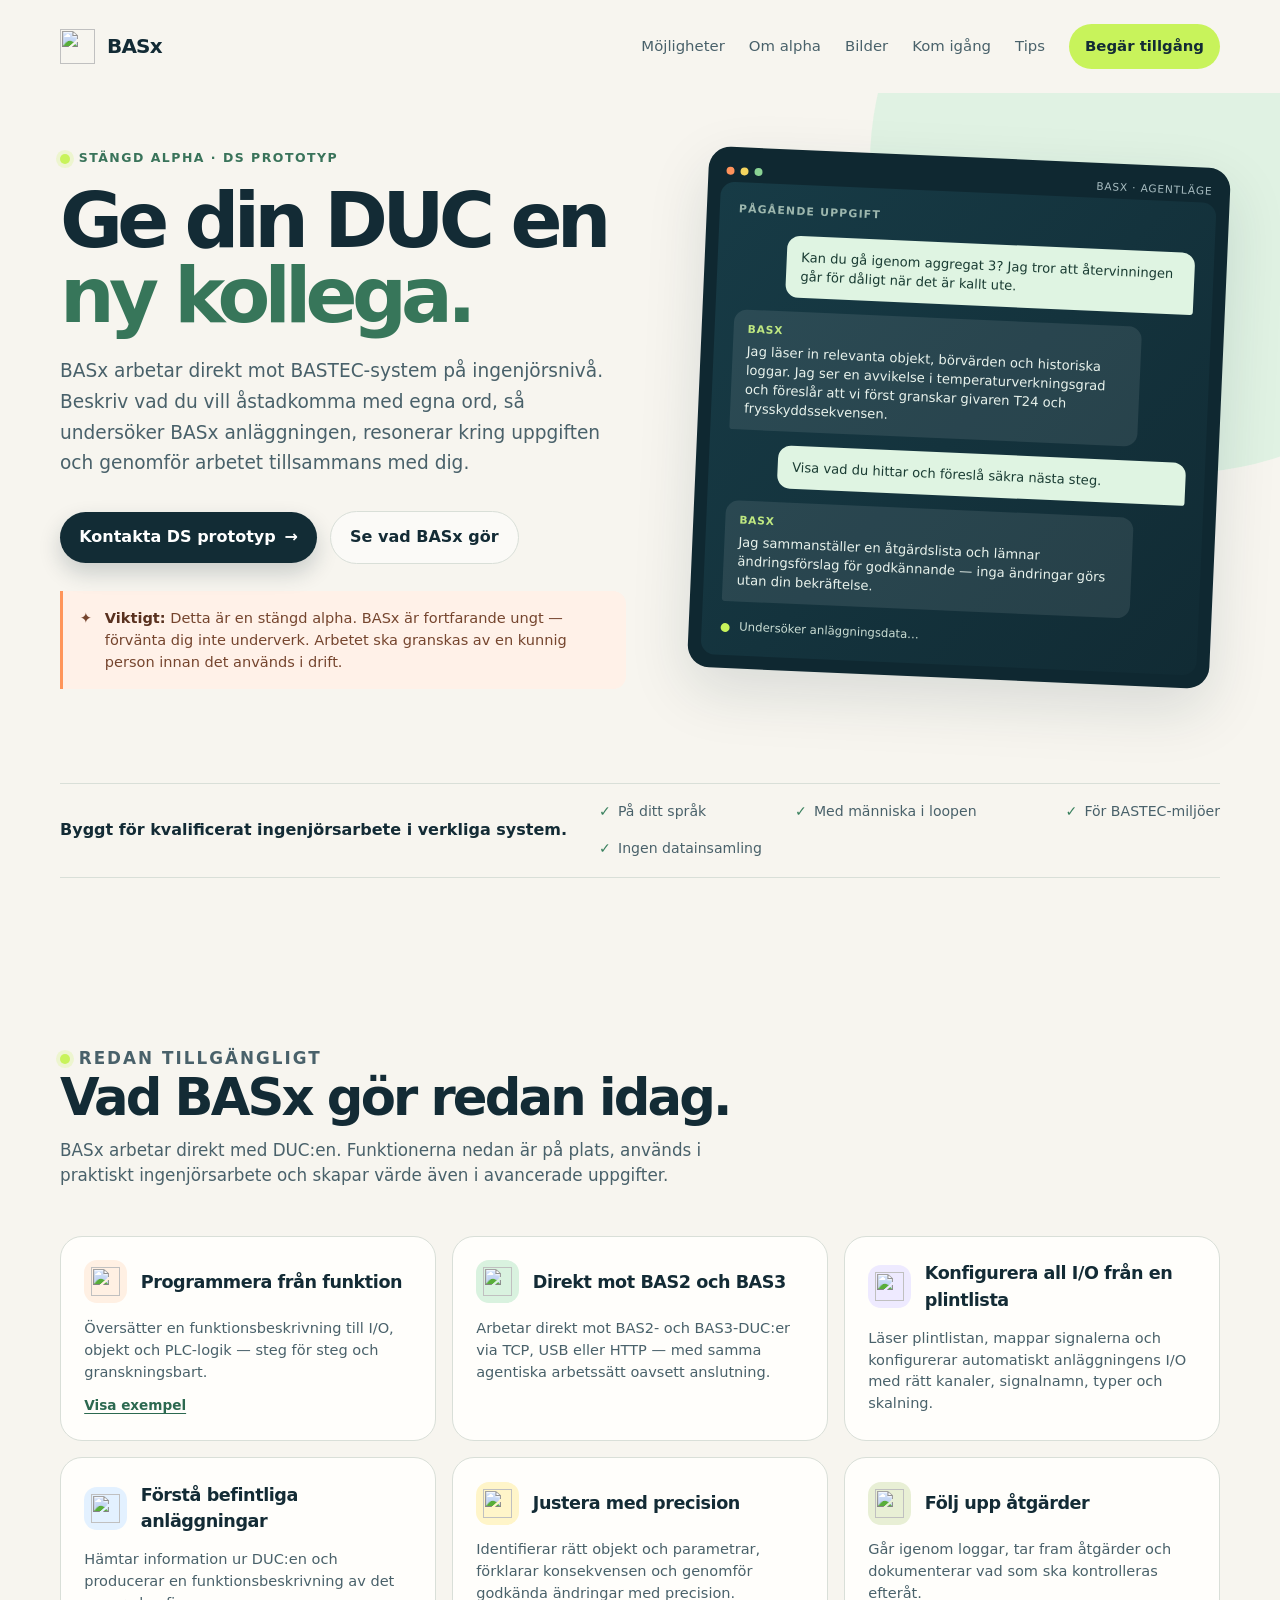
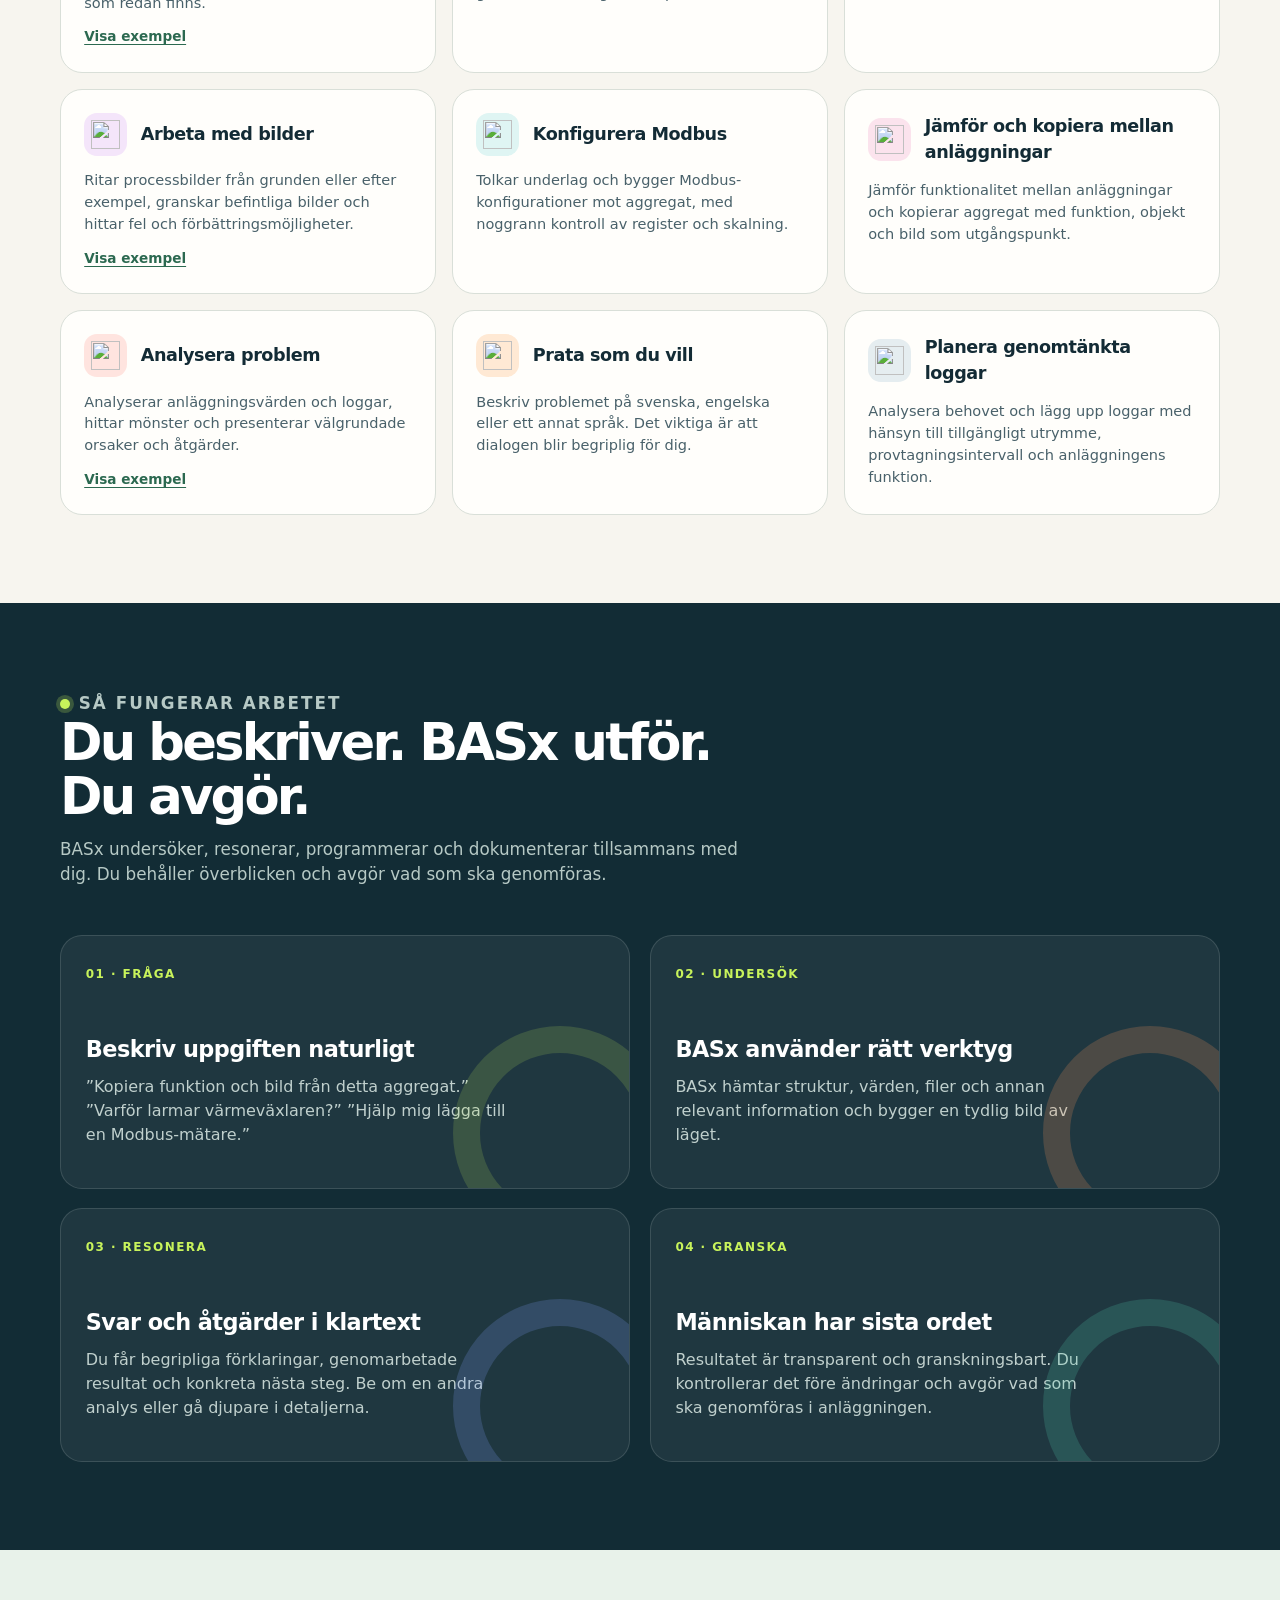
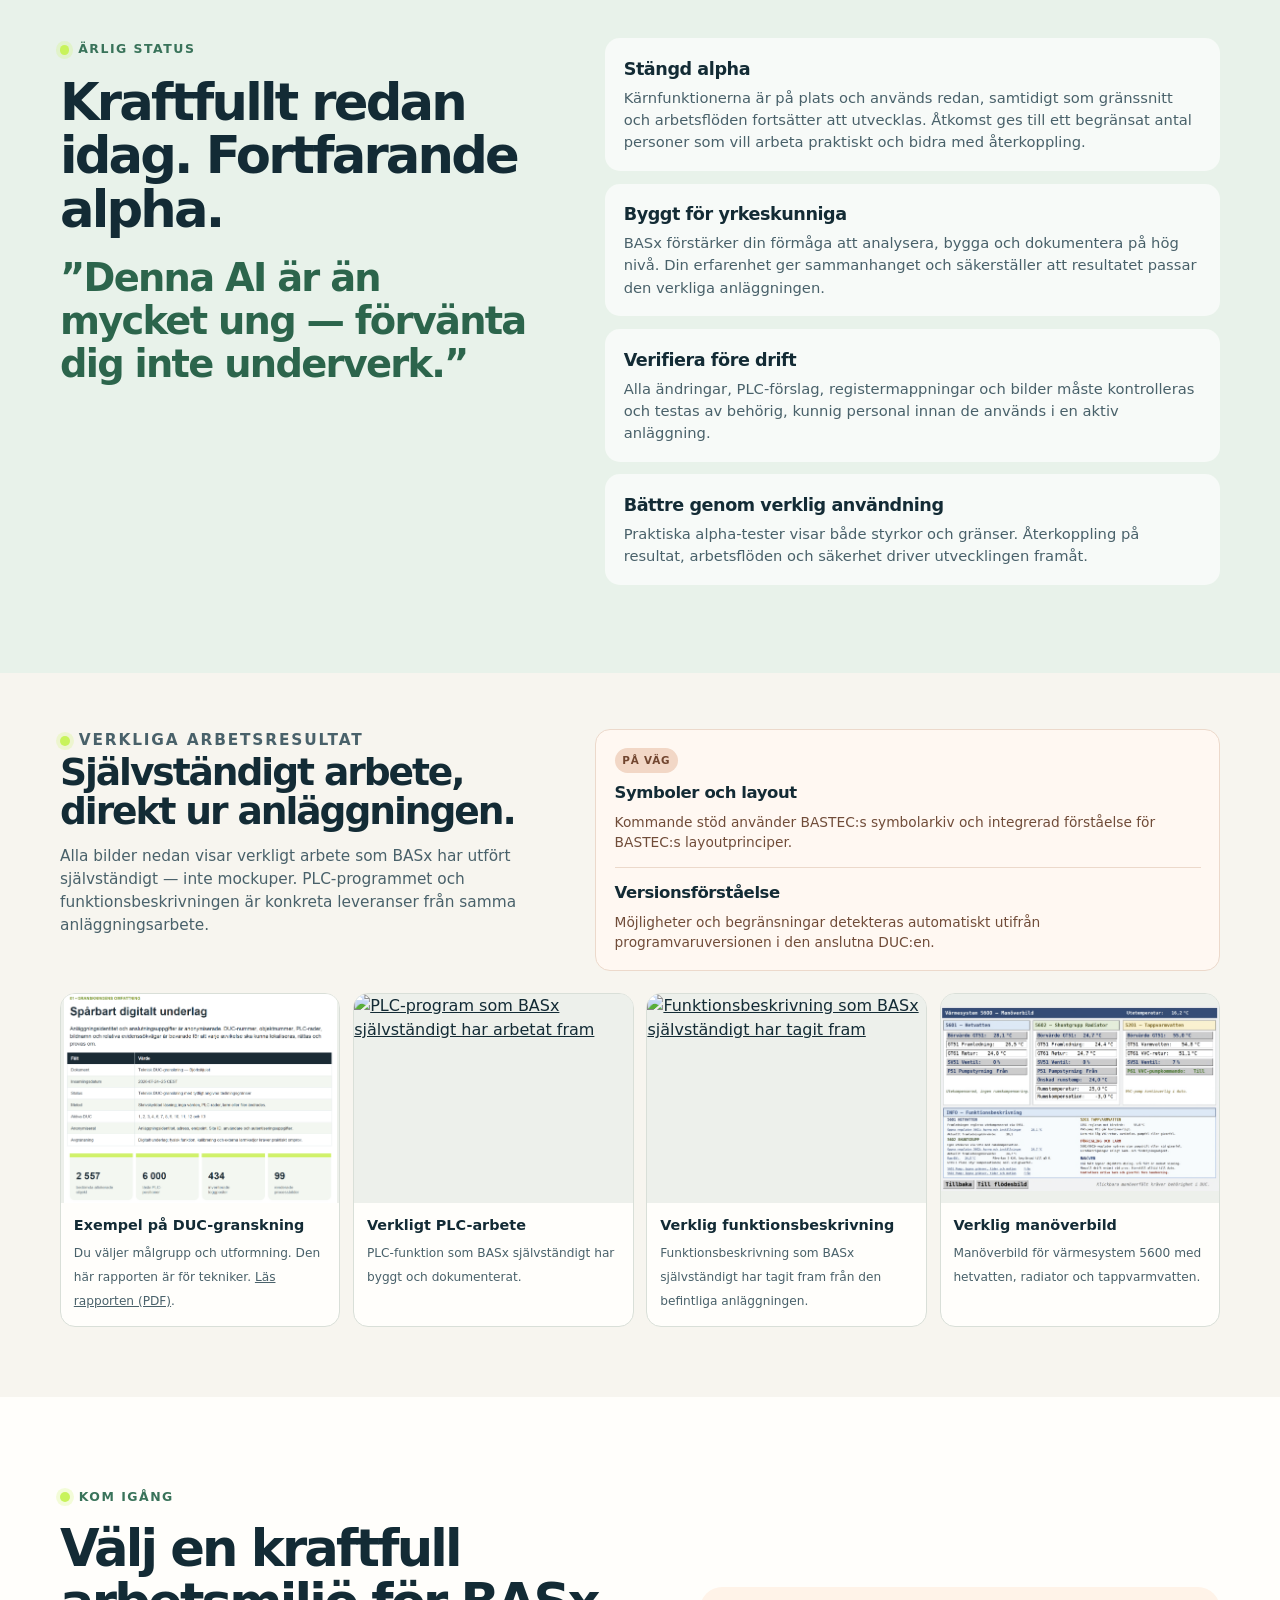
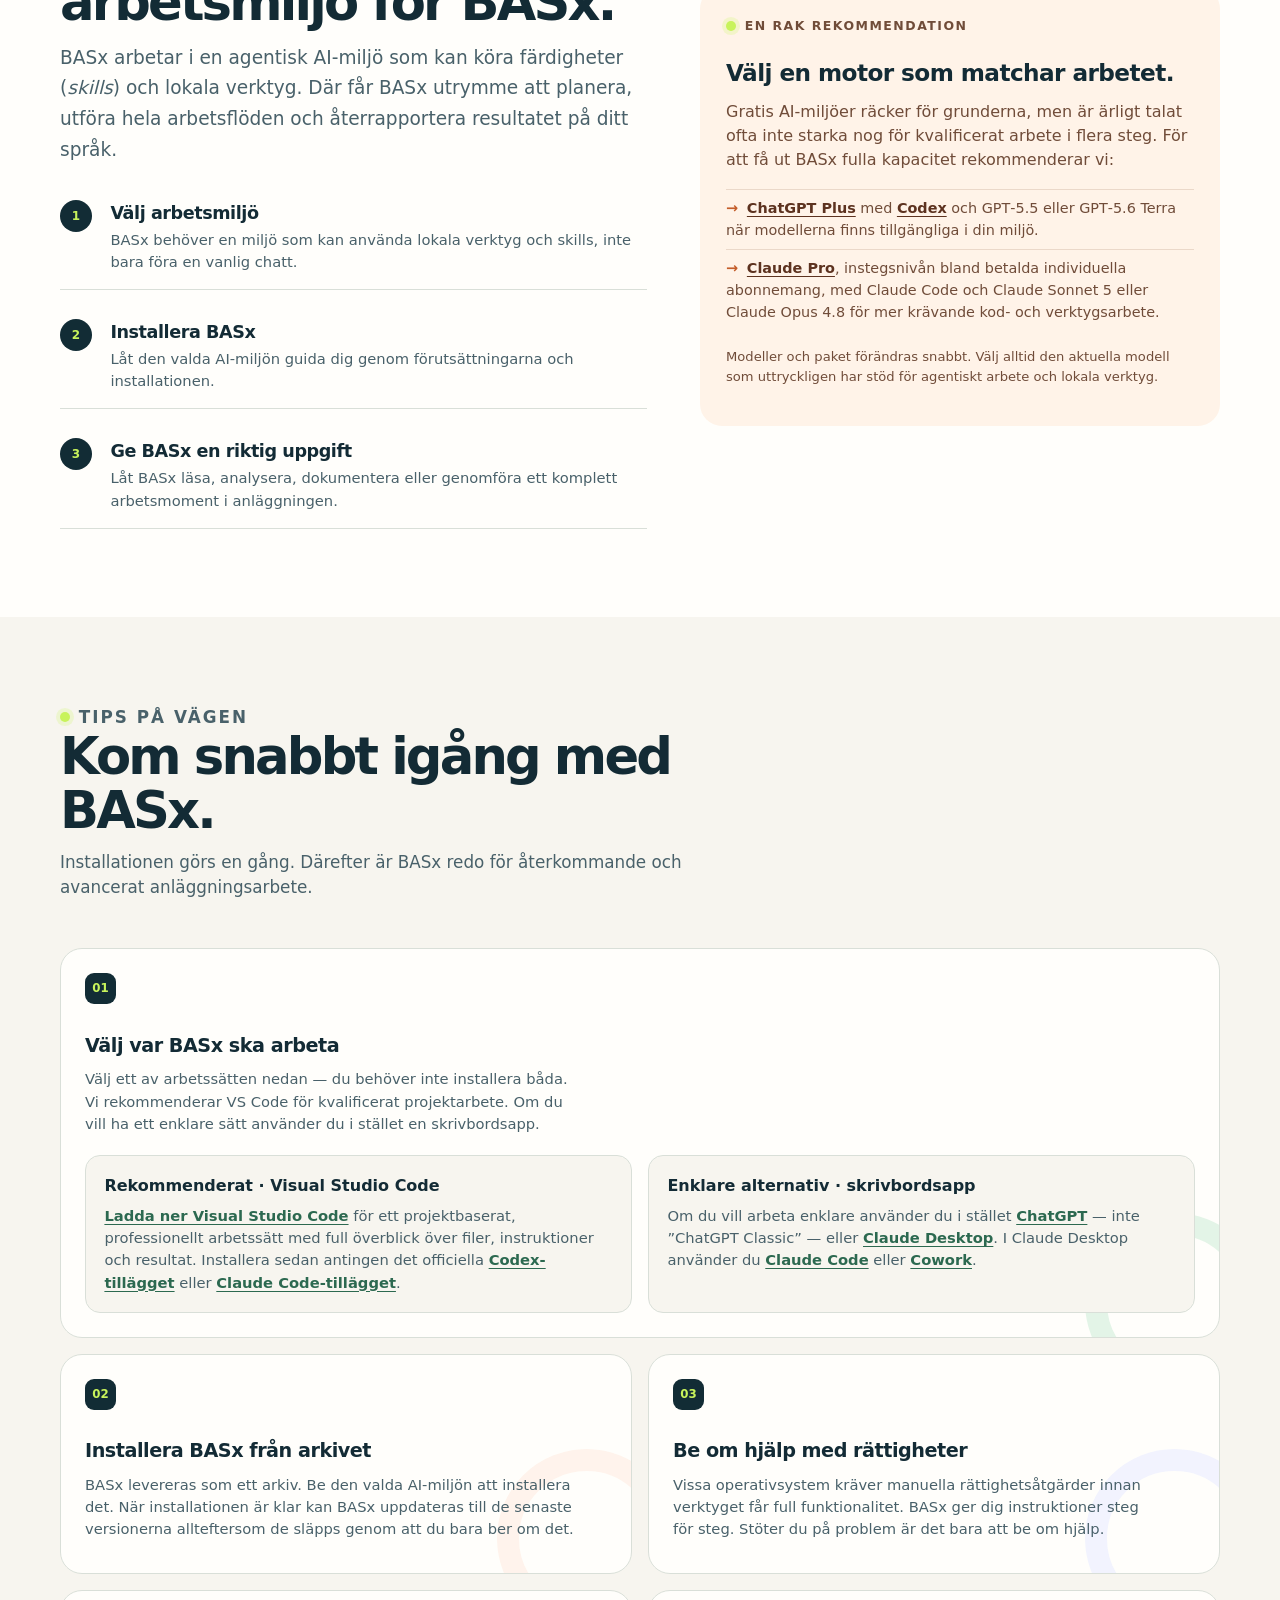
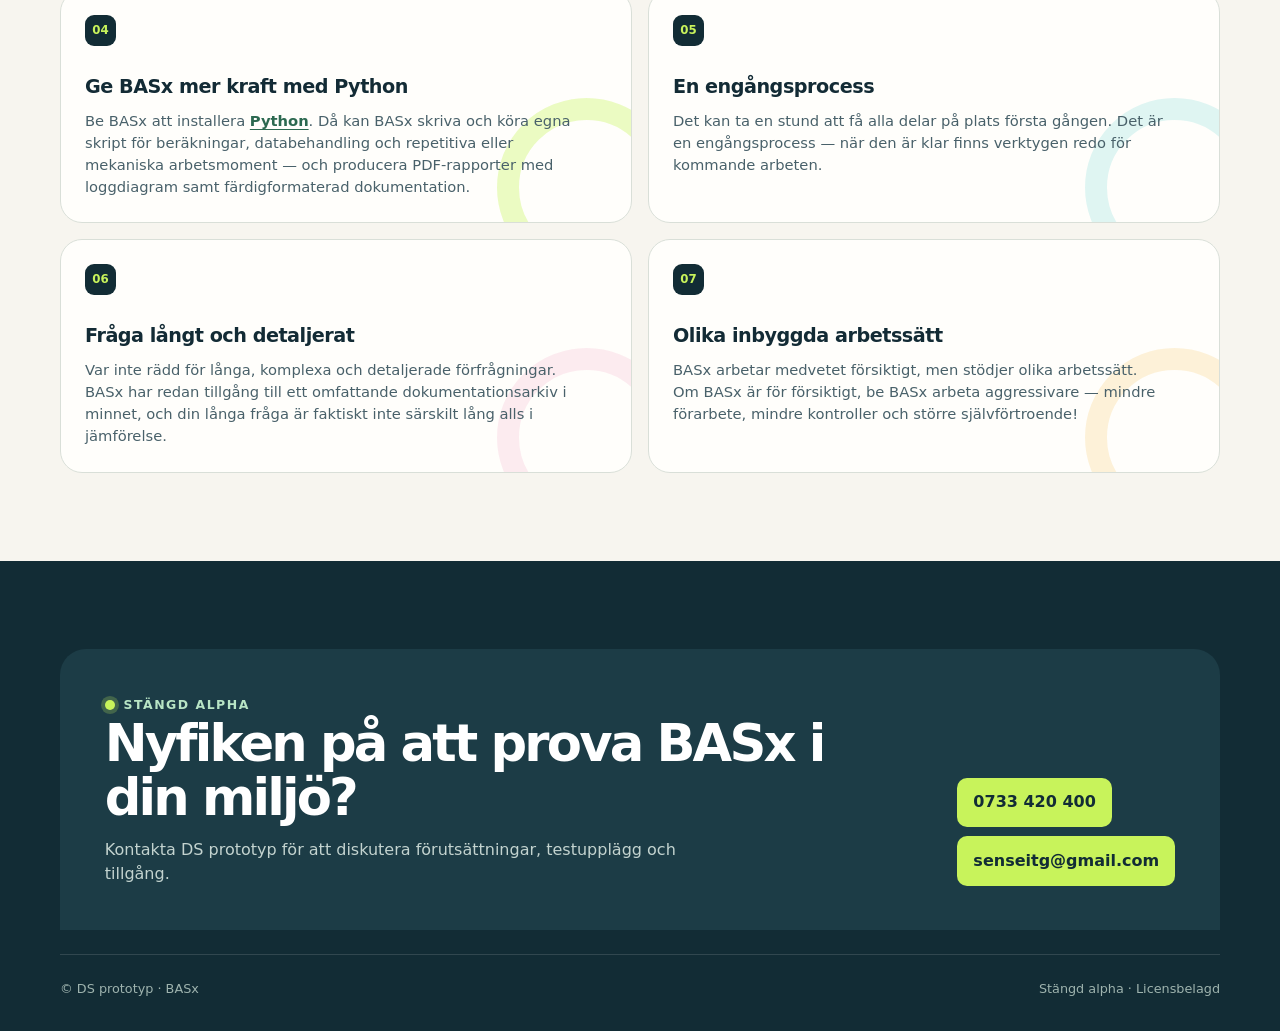
==== commit 0fbf9084: "basx web fix" ====
--- a/basx/index.html
+++ b/basx/index.html
@@ -275,7 +275,7 @@
     <div class="trust">
       <div class="wrap trust-strip">
         <p>Byggt för kvalificerat ingenjörsarbete i verkliga system.</p>
-        <div class="trust-points"><span>På ditt språk</span><span>Med människa i loopen</span><span>För BASTEC-miljöer</span></div>
+        <div class="trust-points"><span>På ditt språk</span><span>Med människa i loopen</span><span>För BASTEC-miljöer</span><span>Ingen datainsamling</span></div>
       </div>
     </div>
 
